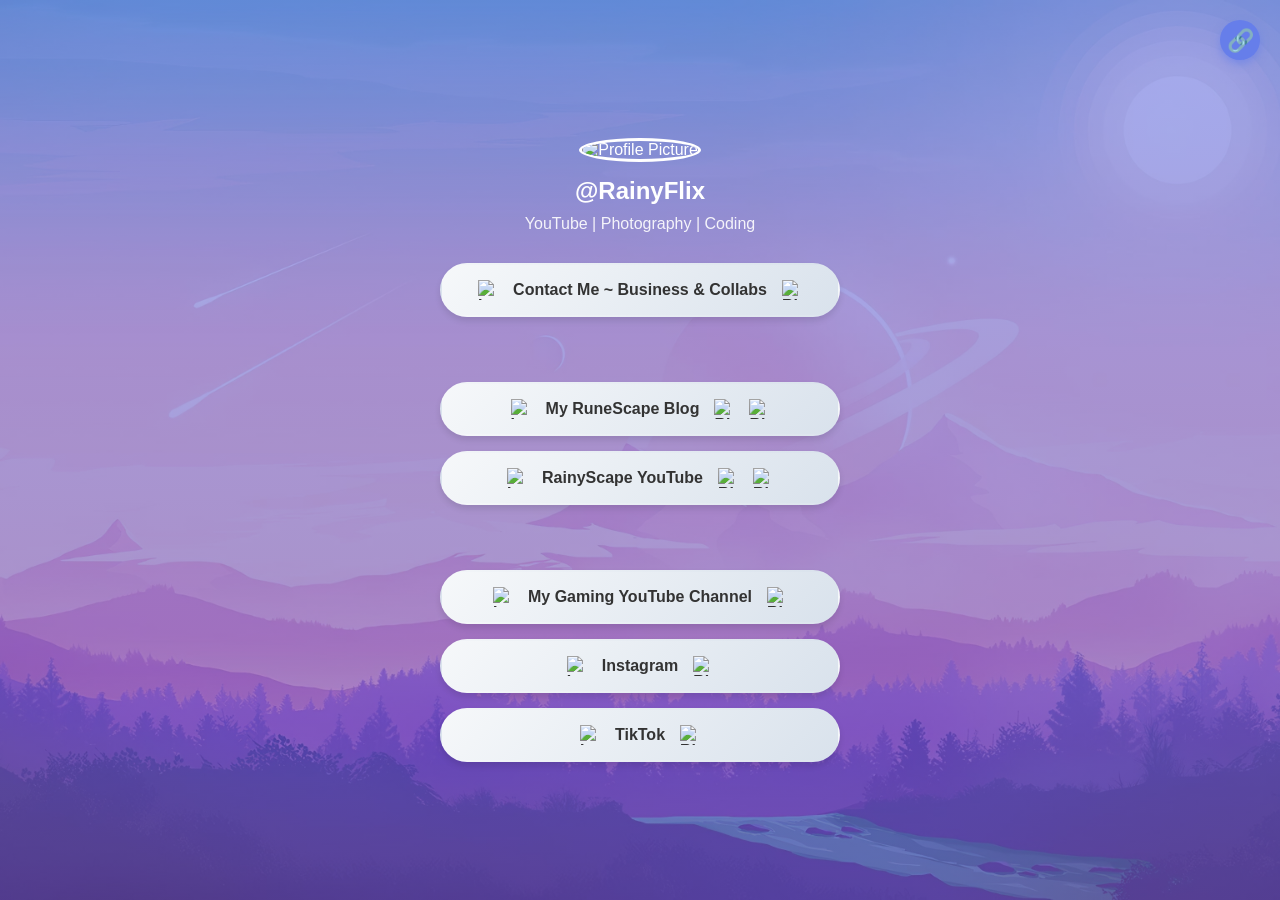
==== index.html @ fffac986 "Fixed errors. Swapped button order. Disabled fitness button." ====
<!DOCTYPE html>
<html lang="en">
<head>
  <meta charset="UTF-8" />
  <meta name="viewport" content="width=device-width, initial-scale=1.0" />

  <!-- Title of the tab -->
  <title>RainyFlix Links</title>

  <!-- Favicon -->
  <link rel="icon" href="../images/Raindrop.ico" type="image/x-icon" />
  <link rel="apple-touch-icon" href="../images/Raindrop.png" type="image/png" />
  <link rel="icon" sizes="192x192" href="../images/Raindrop.png" type="image/png" />

  <!-- CSS -->
  <link rel="stylesheet" href="style.css" />
</head>

<body>
      <!-- Copy URL Button -->
      <button id="copyButton" title="Share Website Link" aria-label="Copy page URL" class="copy-url-btn">
      <span class="icon clipboard-icon">🔗</span>
      <span class="icon checkmark-icon">✅</span>
      </button>

  <div class="page" id="page">
    <div class="container">
      <!-- Profile Picture -->
      <img src="../images/Profile-Picture-Rainyflix-2026.png" alt="Profile Picture" class="profile-img" />

      <!-- Name -->
      <h1>@RainyFlix</h1>

      <!-- Bio -->
      <p>YouTube | Photography | Coding</p>

      <!-- Main Links -->
      <div class="links">
        <!-- Business Links -->
        <a href="mailto:your@email.com" target="_blank" class="link-btn">
	  <img src="https://cdn-icons-png.flaticon.com/128/17717/17717699.png" alt="Left Icon" class="icon left-icon" />
	  Contact Me ~ Business & Collabs
	  <img src="https://cdn-icons-png.flaticon.com/128/17717/17717699.png" alt="Right Icon" class="icon right-icon" />
	</a>

        <!-- RuneScape Links -->
        <a href="https://x.com/Rainyflix" target="_blank" class="link-btn extra-top-space">
          <img src="https://cdn-icons-png.flaticon.com/128/12107/12107562.png" alt="Left Icon" class="icon left-icon" />
          My RuneScape Blog
          <img src="https://i.imgur.com/TkiKjWM.png" alt="Right Icon" class="icon right-icon" />
          <img src="https://cdn2.steamgriddb.com/icon_thumb/6c8349cc7260ae62e3b1396831a8398f.png" alt="Right Icon" class="icon right-icon" />
        </a>

        <a href="https://www.youtube.com/@RainyScapeYT" target="_blank" class="link-btn">
          <img src="https://cdn-icons-png.flaticon.com/512/1384/1384060.png" alt="Left Icon" class="icon left-icon" />
          RainyScape YouTube
          <img src="https://i.imgur.com/TkiKjWM.png" alt="Right Icon" class="icon right-icon" />
          <img src="https://cdn2.steamgriddb.com/icon_thumb/6c8349cc7260ae62e3b1396831a8398f.png" alt="Right Icon" class="icon right-icon" />
        </a>

        <!-- Additional Links -->
        <a href="https://www.youtube.com/@RainyflixYT" target="_blank" class="link-btn extra-top-space">
          <img src="https://cdn-icons-png.flaticon.com/512/1384/1384060.png" alt="Left Icon" class="icon left-icon" />
          My Gaming YouTube Channel
          <img src="https://cdn-icons-png.flaticon.com/512/1384/1384060.png" alt="Right Icon" class="icon right-icon" />
        </a>

        <a href="https://www.instagram.com/rainyflix" target="_blank" class="link-btn">
          <img src="https://cdn-icons-png.flaticon.com/128/2111/2111463.png" alt="Left Icon" class="icon left-icon" />
          Instagram
          <img src="https://cdn-icons-png.flaticon.com/128/2111/2111463.png" alt="Right Icon" class="icon right-icon" />
        </a>

        <a href="https://www.tiktok.com/@rainyflix" target="_blank" class="link-btn">
          <img src="https://cdn-icons-png.flaticon.com/128/3046/3046121.png" alt="Left Icon" class="icon left-icon" />
          TikTok
          <img src="https://cdn-icons-png.flaticon.com/128/3046/3046121.png" alt="Right Icon" class="icon right-icon" />
        </a>

<!--        <button type="button" class="link-btn" id="fitnessBtn" aria-haspopup="dialog" aria-controls="fitnessModal">
          <img src="https://cdn.jsdelivr.net/gh/homarr-labs/dashboard-icons/png/onlyfans.png" alt="Left Icon" class="icon left-icon" />
          Fitness Blog
          <img src="https://cdn.worldvectorlogo.com/logos/fansly.svg" alt="Right Icon" class="icon right-icon" />
        </button>
-->
      </div>
    </div>
  </div>

  <!-- Fitness Overlay / Modal -->
  <div class="modal-overlay" id="fitnessOverlay" hidden>
    <div
      class="modal"
      id="fitnessModal"
      role="dialog"
      aria-modal="true"
      aria-labelledby="fitnessTitle"
      aria-describedby="fitnessDesc"
    >
      <h2 id="fitnessTitle">Pick a fitness destination</h2>
      <p id="fitnessDesc">Choose your preferred site. Click outside to close.</p>

      <div class="modal-actions">
        <a class="option-btn" href="https://example.com" target="_blank" rel="noopener">
          ...
          <span class="option-sub">onlyfans.com/rainyfitness</span>
        </a>

        <a class="option-btn" href="https://example.com" target="_blank" rel="noopener">
          ...
          <span class="option-sub">example.com</span>
        </a>

      </div>
    </div>
  </div>

  <!-- JavaScript -->
  <script src="script.js"></script>
</body>
</html>
---- style.css ----
/* Basic Reset */
* {
  margin: 0;
  padding: 0;
  box-sizing: border-box;
  font-family: Arial, sans-serif;
}

body {
  /* Parallax background image with fixed attachment */
  background-image:
    linear-gradient(rgba(102, 126, 234, 0.6), rgba(118, 75, 162, 0.6)),
    url('../images/Planetary-Forest-Background.jpg');
  background-size: cover;
  background-position: center;
  background-repeat: no-repeat;
  background-attachment: fixed;

  display: flex;
  justify-content: center;
  align-items: center;
  min-height: 100vh;
  color: white;
  padding: 20px;
}

/* Prevent background scroll while modal is open */
body.modal-open {
  overflow: hidden;
}

/* Page wrapper so we can blur everything behind the modal */
.page {
  width: 100%;
  display: flex;
  justify-content: center;
  transition: filter 250ms ease, transform 250ms ease;
}

.page.is-blurred {
  filter: blur(10px);
  transform: scale(0.995);
}

/* Container */
.container {
  text-align: center;
  width: 100%;
  max-width: 400px;
}

/* Profile Picture Styling */
.profile-img {
  width: 150px;
  height: 150px;
  border-radius: 50%;
  border: 3px solid white;
  object-fit: cover;
  margin-bottom: 15px;
}

h1 {
  font-size: 24px;
  margin-bottom: 10px;
}

p {
  font-size: 16px;
  margin-bottom: 30px;
  opacity: 0.9;
}

.links {
  display: flex;
  flex-direction: column;
  gap: 15px;
  overflow: visible;
}

.link-btn {
  font-family: inherit;
  font-size: 16px;
  line-height: 1.2;
  font-weight: bold;

  width: 100%;
  padding: 15px 20px;
  border-radius: 30px;

  display: flex;
  align-items: center;
  justify-content: center;
  gap: 10px;

  cursor: pointer;
  text-decoration: none;

  background: linear-gradient(135deg, #f6f8fa, #d9e2ec);
  color: #333;

  border: 2px solid transparent;
  box-shadow: 0 4px 6px rgba(0, 0, 0, 0.1);

  position: relative;
  transform: scale(1);
  transform-origin: center;
  transition: all 0.3s ease;
}

.link-btn:hover {
  background: linear-gradient(135deg, #667eea, #764ba2);
  color: white;
  border: 2px solid white;
  transform: scale(1.05);
  box-shadow: 0 8px 15px rgba(102, 126, 234, 0.6);
}

.link-btn:active {
  transform: scale(1.02);
}

/* Icon styling */
.icon {
  width: 20px;
  height: 20px;
  object-fit: contain;
}

.left-icon {
  margin-right: 5px;
}

.right-icon {
  margin-left: 5px;
}

.extra-top-space {
  margin-top: 50px;
}

/* Modal / Overlay */
.modal-overlay {
  position: fixed;
  display: grid;
  background: rgba(0, 0, 0, 0.35);
  padding: 20px;
  z-index: 999;
  inset: 0;
  place-items: center;
}

.modal {
  width: min(720px, 100%);
  border-radius: 22px;
  padding: 22px;
  color: #f7f7fb;

  /* glass effect */
  background: rgba(25, 20, 35, 0.55);
  border: 1px solid rgba(255, 255, 255, 0.16);
  backdrop-filter: blur(10px);
  -webkit-backdrop-filter: blur(10px);
  box-shadow: 0 20px 70px rgba(0, 0, 0, 0.45);
}

.modal h2 {
  font-size: 20px;
  margin-bottom: 6px;
}

.modal p {
  margin-bottom: 16px;
  opacity: 0.9;
}

/* Side-by-side options */
.modal-actions {
  display: grid;
  grid-template-columns: 1fr 1fr;
  gap: 12px;
}

.option-btn {
  display: grid;
  gap: 6px;
  padding: 16px 14px;
  border-radius: 16px;
  text-decoration: none;
  color: #0e0e14;
  font-weight: 800;

  background: linear-gradient(135deg, rgba(255, 255, 255, 0.92), rgba(230, 235, 255, 0.92));
  border: 1px solid rgba(255, 255, 255, 0.35);
  box-shadow: 0 10px 30px rgba(0, 0, 0, 0.18);

  transition: transform 180ms ease, box-shadow 180ms ease, filter 180ms ease;
}

.option-btn:hover {
  transform: translateY(-2px);
  box-shadow: 0 14px 40px rgba(102, 126, 234, 0.35);
  filter: saturate(1.05);
}

.option-btn:active {
  transform: translateY(0px) scale(0.99);
}

.option-sub {
  font-weight: 700;
  font-size: 12px;
  opacity: 0.7;
}

/* Mobile: stack options */
@media (max-width: 520px) {
  .modal-actions {
    grid-template-columns: 1fr;
  }
}

/* Ensure modal overlay is hidden when hidden attribute is present */
.modal-overlay[hidden] {
  display: none !important;
}

/* Copy URL Button Styling */
.copy-url-btn {
  position: fixed;
  top: 20px;
  right: 20px;
  width: 40px;
  height: 40px;
  background-color: #667eea;
  border: none;
  border-radius: 50%;
  color: white;
  font-size: 22px;
  cursor: pointer;
  box-shadow: 0 4px 8px rgba(102, 126, 234, 0.6);
  transition: background-color 0.3s ease;
  z-index: 10;
  overflow: hidden;
  display: block;
}

.copy-url-btn:hover {
  background-color: #764ba2;
}

.copy-url-btn.is-blurred {
  filter: blur(10px);
  transform: scale(0.995);
  transition: filter 250ms ease, transform 250ms ease;
}

/* Icon positioning and animation */
.copy-url-btn .icon {
  position: absolute;
  top: 50%;
  left: 50%;
  transform: translate(-50%, -50%) scale(1);
  transition: opacity 0.4s ease, transform 0.4s ease;
  user-select: none;
  line-height: 1;
  width: 100%;
  text-align: center;
}

/* Clipboard icon visible by default */
.clipboard-icon {
  opacity: 1;
  transform: translate(-50%, -50%) scale(1);
  z-index: 2;
}

/* Checkmark icon hidden by default */
.checkmark-icon {
  opacity: 0;
  transform: translate(-50%, -50%) scale(0.5);
  z-index: 1;
  color: #4CAF50; /* Green checkmark */
}

/* When copied, toggle icons */
.copy-url-btn.copied .clipboard-icon {
  opacity: 0;
  transform: translate(-50%, -50%) scale(0.5);
  z-index: 1;
}

.copy-url-btn.copied .checkmark-icon {
  opacity: 1;
  transform: translate(-50%, -50%) scale(1);
  z-index: 2;
}
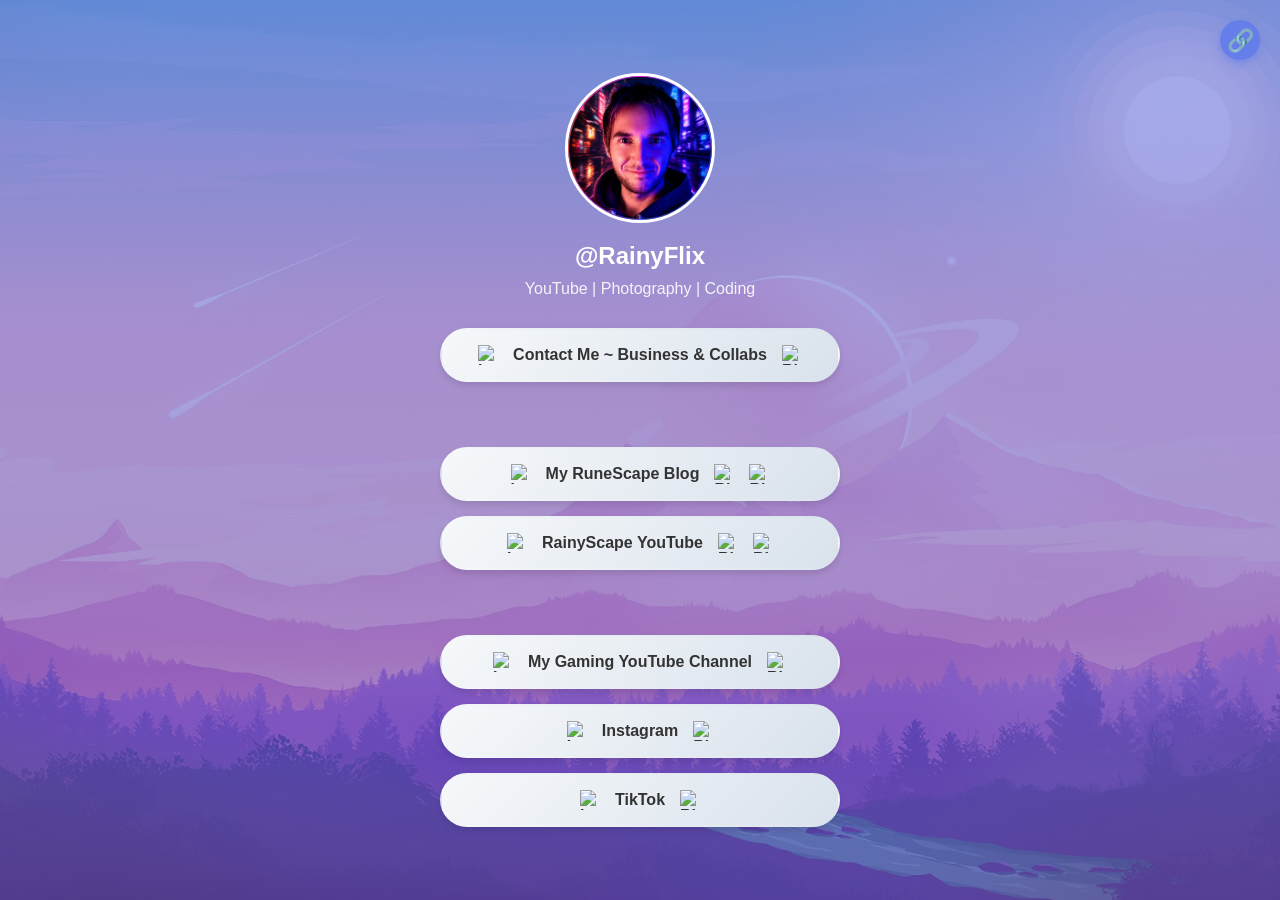
==== commit 0ee467b6: "Attempt at fixing profile image 404." ====
--- a/index.html
+++ b/index.html
@@ -26,7 +26,7 @@
   <div class="page" id="page">
     <div class="container">
       <!-- Profile Picture -->
-      <img src="../images/Profile-Picture-Rainyflix-2026.png" alt="Profile Picture" class="profile-img" />
+      <img src="images/Profile-Picture-Rainyflix-2026.png" alt="Profile Picture" class="profile-img" />
 
       <!-- Name -->
       <h1>@RainyFlix</h1>
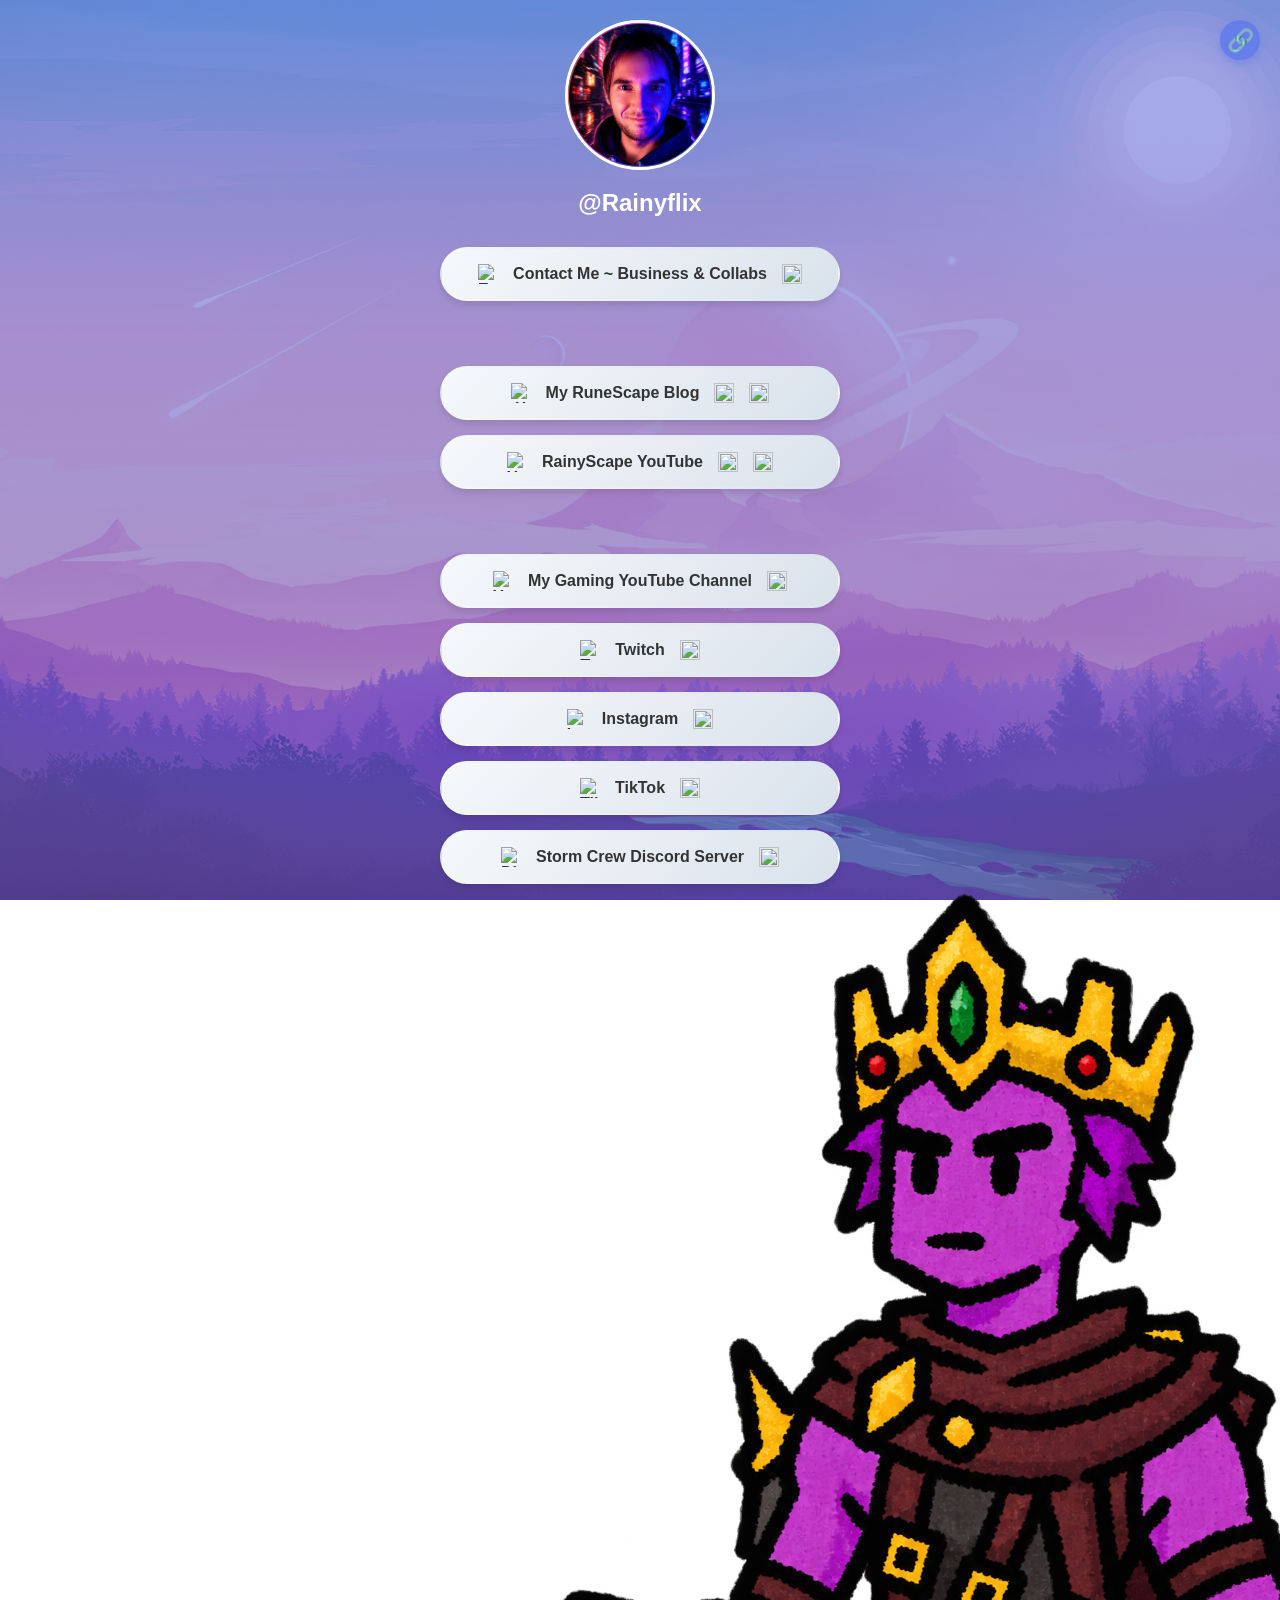
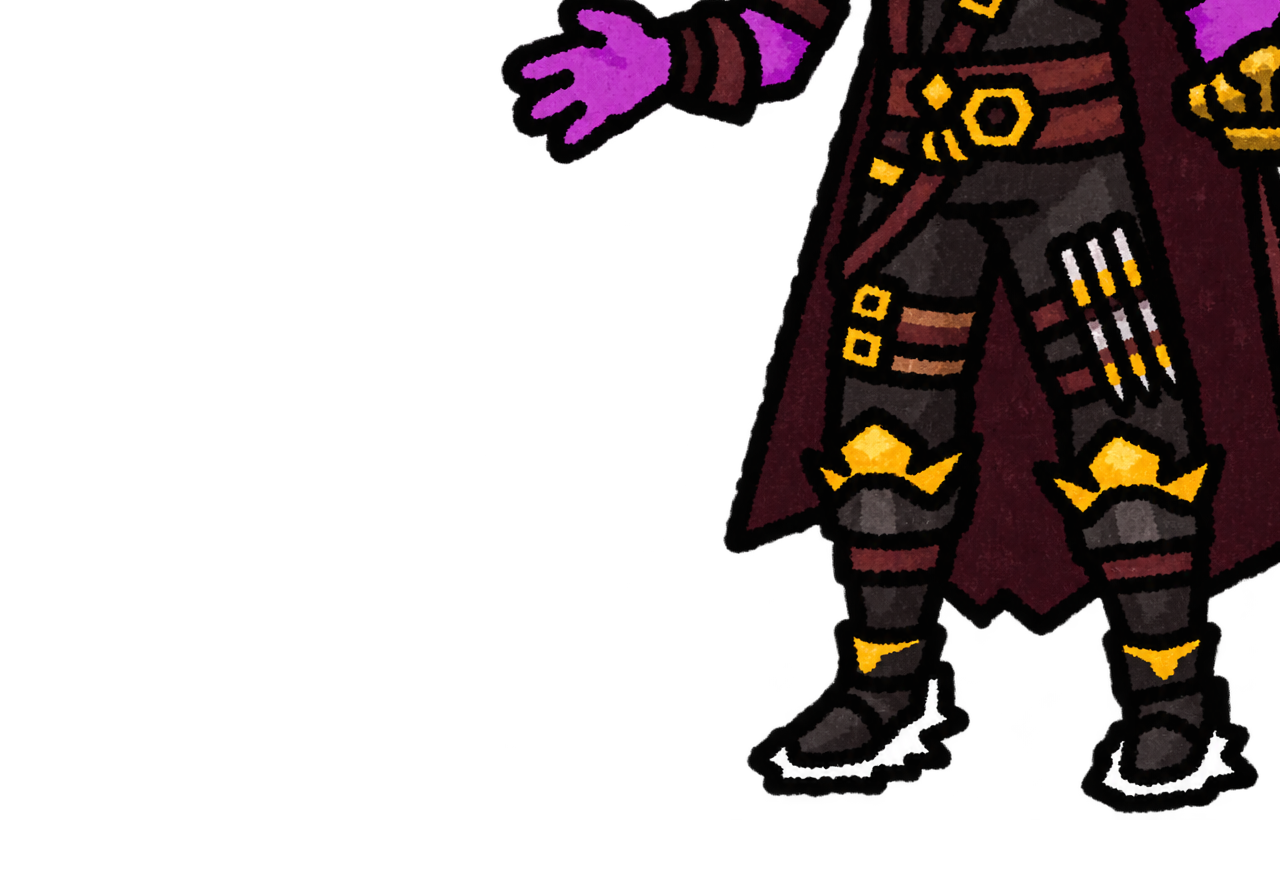
==== commit b0e90b48: "Update index.html with new buttons and features" ====
--- a/index.html
+++ b/index.html
@@ -1,90 +1,125 @@
+<!-- index.html -->
 <!DOCTYPE html>
 <html lang="en">
 <head>
   <meta charset="UTF-8" />
   <meta name="viewport" content="width=device-width, initial-scale=1.0" />
 
-  <!-- Title of the tab -->
-  <title>RainyFlix Links</title>
+  <title>Rainyflix Links</title>
 
-  <!-- Favicon -->
   <link rel="icon" href="../images/Raindrop.ico" type="image/x-icon" />
   <link rel="apple-touch-icon" href="../images/Raindrop.png" type="image/png" />
   <link rel="icon" sizes="192x192" href="../images/Raindrop.png" type="image/png" />
 
-  <!-- CSS -->
   <link rel="stylesheet" href="style.css" />
 </head>
-
 <body>
-      <!-- Copy URL Button -->
-      <button id="copyButton" title="Share Website Link" aria-label="Copy page URL" class="copy-url-btn">
-      <span class="icon clipboard-icon">🔗</span>
-      <span class="icon checkmark-icon">✅</span>
-      </button>
+  <!-- Copy URL Button -->
+  <button id="copyButton" title="Share Website Link" aria-label="Copy page URL" class="copy-url-btn">
+    <span class="icon clipboard-icon">🔗</span>
+    <span class="icon checkmark-icon">✅</span>
+  </button>
 
   <div class="page" id="page">
-    <div class="container">
+    <main class="container">
       <!-- Profile Picture -->
-      <img src="images/Profile-Picture-Rainyflix-2026.png" alt="Profile Picture" class="profile-img" />
+      <img src="../images/Profile-Picture-Rainyflix-2026.png" alt="Profile Picture" class="profile-img" />
 
       <!-- Name -->
-      <h1>@RainyFlix</h1>
+      <h1>@Rainyflix</h1>
 
       <!-- Bio -->
-      <p>YouTube | Photography | Coding</p>
+      <p> </p>
 
-      <!-- Main Links -->
-      <div class="links">
-        <!-- Business Links -->
-        <a href="mailto:your@email.com" target="_blank" class="link-btn">
-	  <img src="https://cdn-icons-png.flaticon.com/128/17717/17717699.png" alt="Left Icon" class="icon left-icon" />
-	  Contact Me ~ Business & Collabs
-	  <img src="https://cdn-icons-png.flaticon.com/128/17717/17717699.png" alt="Right Icon" class="icon right-icon" />
-	</a>
+      <div class="main-content">
+        <!-- Main Links -->
+        <div class="links">
+          <a href="mailto:your@email.com" target="_blank" class="link-btn" rel="noopener">
+            <img src="https://cdn-icons-png.flaticon.com/128/17717/17717699.png" alt="Email icon" class="icon left-icon" />
+            <span>Contact Me ~ Business &amp; Collabs</span>
+            <img src="https://cdn-icons-png.flaticon.com/128/17717/17717699.png" alt="" class="icon right-icon" />
+          </a>
 
-        <!-- RuneScape Links -->
-        <a href="https://x.com/Rainyflix" target="_blank" class="link-btn extra-top-space">
-          <img src="https://cdn-icons-png.flaticon.com/128/12107/12107562.png" alt="Left Icon" class="icon left-icon" />
-          My RuneScape Blog
-          <img src="https://i.imgur.com/TkiKjWM.png" alt="Right Icon" class="icon right-icon" />
-          <img src="https://cdn2.steamgriddb.com/icon_thumb/6c8349cc7260ae62e3b1396831a8398f.png" alt="Right Icon" class="icon right-icon" />
-        </a>
+          <a href="https://x.com/Rainyflix" target="_blank" class="link-btn extra-top-space" rel="noopener">
+            <img src="https://cdn-icons-png.flaticon.com/128/12107/12107562.png" alt="X icon" class="icon left-icon" />
+            <span>My RuneScape Blog</span>
+            <img src="https://i.imgur.com/TkiKjWM.png" alt="" class="icon right-icon" />
+            <img src="https://cdn2.steamgriddb.com/icon_thumb/6c8349cc7260ae62e3b1396831a8398f.png" alt="" class="icon right-icon" />
+          </a>
 
-        <a href="https://www.youtube.com/@RainyScapeYT" target="_blank" class="link-btn">
-          <img src="https://cdn-icons-png.flaticon.com/512/1384/1384060.png" alt="Left Icon" class="icon left-icon" />
-          RainyScape YouTube
-          <img src="https://i.imgur.com/TkiKjWM.png" alt="Right Icon" class="icon right-icon" />
-          <img src="https://cdn2.steamgriddb.com/icon_thumb/6c8349cc7260ae62e3b1396831a8398f.png" alt="Right Icon" class="icon right-icon" />
-        </a>
+          <a href="https://www.youtube.com/@RainyScapeYT" target="_blank" class="link-btn" rel="noopener">
+            <img src="https://cdn-icons-png.flaticon.com/512/1384/1384060.png" alt="YouTube icon" class="icon left-icon" />
+            <span>RainyScape YouTube</span>
+            <img src="https://i.imgur.com/TkiKjWM.png" alt="" class="icon right-icon" />
+            <img src="https://cdn2.steamgriddb.com/icon_thumb/6c8349cc7260ae62e3b1396831a8398f.png" alt="" class="icon right-icon" />
+          </a>
 
-        <!-- Additional Links -->
-        <a href="https://www.youtube.com/@RainyflixYT" target="_blank" class="link-btn extra-top-space">
-          <img src="https://cdn-icons-png.flaticon.com/512/1384/1384060.png" alt="Left Icon" class="icon left-icon" />
-          My Gaming YouTube Channel
-          <img src="https://cdn-icons-png.flaticon.com/512/1384/1384060.png" alt="Right Icon" class="icon right-icon" />
-        </a>
+          <a href="https://www.youtube.com/@RainyflixYT" target="_blank" class="link-btn extra-top-space" rel="noopener">
+            <img src="https://cdn-icons-png.flaticon.com/512/1384/1384060.png" alt="YouTube icon" class="icon left-icon" />
+            <span>My Gaming YouTube Channel</span>
+            <img src="https://cdn-icons-png.flaticon.com/512/1384/1384060.png" alt="" class="icon right-icon" />
+          </a>
 
-        <a href="https://www.instagram.com/rainyflix" target="_blank" class="link-btn">
-          <img src="https://cdn-icons-png.flaticon.com/128/2111/2111463.png" alt="Left Icon" class="icon left-icon" />
-          Instagram
-          <img src="https://cdn-icons-png.flaticon.com/128/2111/2111463.png" alt="Right Icon" class="icon right-icon" />
-        </a>
+          <a href="https://www.twitch.tv/rainyflix" target="_blank" class="link-btn" rel="noopener">
+            <img src="https://cdn-icons-png.flaticon.com/128/13170/13170447.png" alt="Twitch icon" class="icon left-icon" />
+            <span>Twitch</span>
+            <img src="https://cdn-icons-png.flaticon.com/128/13170/13170447.png" alt="" class="icon right-icon" />
+          </a>
 
-        <a href="https://www.tiktok.com/@rainyflix" target="_blank" class="link-btn">
-          <img src="https://cdn-icons-png.flaticon.com/128/3046/3046121.png" alt="Left Icon" class="icon left-icon" />
-          TikTok
-          <img src="https://cdn-icons-png.flaticon.com/128/3046/3046121.png" alt="Right Icon" class="icon right-icon" />
-        </a>
+          <a href="https://www.instagram.com/rainyflix" target="_blank" class="link-btn" rel="noopener">
+            <img src="https://cdn-icons-png.flaticon.com/128/2111/2111463.png" alt="Instagram icon" class="icon left-icon" />
+            <span>Instagram</span>
+            <img src="https://cdn-icons-png.flaticon.com/128/2111/2111463.png" alt="" class="icon right-icon" />
+          </a>
 
-<!--        <button type="button" class="link-btn" id="fitnessBtn" aria-haspopup="dialog" aria-controls="fitnessModal">
-          <img src="https://cdn.jsdelivr.net/gh/homarr-labs/dashboard-icons/png/onlyfans.png" alt="Left Icon" class="icon left-icon" />
-          Fitness Blog
-          <img src="https://cdn.worldvectorlogo.com/logos/fansly.svg" alt="Right Icon" class="icon right-icon" />
-        </button>
--->
+          <a href="https://www.tiktok.com/@rainyflix" target="_blank" class="link-btn" rel="noopener">
+            <img src="https://cdn-icons-png.flaticon.com/128/3046/3046121.png" alt="TikTok icon" class="icon left-icon" />
+            <span>TikTok</span>
+            <img src="https://cdn-icons-png.flaticon.com/128/3046/3046121.png" alt="" class="icon right-icon" />
+          </a>
+
+          <a href="discord.gg/tD6jp52" target="_blank" class="link-btn" rel="noopener">
+            <img src="https://cdn-icons-png.flaticon.com/128/2111/2111370.png" alt="Discord icon" class="icon left-icon" />
+            <span>Storm Crew Discord Server</span>
+            <img src="https://cdn-icons-png.flaticon.com/128/2111/2111370.png" alt="" class="icon right-icon" />
+          </a>
+
+          <!--
+          <button type="button" class="link-btn" id="fitnessBtn" aria-haspopup="dialog" aria-controls="fitnessModal">
+            <img src="https://cdn.jsdelivr.net/gh/homarr-labs/dashboard-icons/png/onlyfans.png" alt="Left Icon" class="icon left-icon" />
+            Fitness Blog
+            <img src="https://cdn.worldvectorlogo.com/logos/fansly.svg" alt="Right Icon" class="icon right-icon" />
+          </button>
+          -->
+        </div>
+
+        <!-- Bouncing character -->
+        <div id="bouncingCharacterContainer">
+          <img
+            src="../images/Rainy-in-Paint-Style.png"
+            alt="Rainyflix character"
+            id="BouncingRainyPaintStyle"
+          />
+        </div>
+
+        <!-- Footer -->
+        <footer id="footer">
+          <div class="footer-content">
+            <p>© 2026 Rainyflix. All rights reserved.</p>
+
+<!--         <nav class="footer-nav" aria-label="Footer"> -->
+<!--           <a href="mailto:your@email.com">Contact</a> -->
+<!--           <span aria-hidden="true">•</span> -->
+<!--           <a href="https://x.com/Rainyflix" target="_blank" rel="noopener">X</a> -->
+<!--           <span aria-hidden="true">•</span> -->
+<!--           <a href="https://www.youtube.com/@RainyflixYT" target="_blank" rel="noopener">YouTube</a> -->
+<!--         </nav> -->
+
+
+          </div>
+        </footer>
       </div>
-    </div>
+    </main>
   </div>
 
   <!-- Fitness Overlay / Modal -->
@@ -110,12 +145,10 @@
           ...
           <span class="option-sub">example.com</span>
         </a>
-
       </div>
     </div>
   </div>
 
-  <!-- JavaScript -->
   <script src="script.js"></script>
 </body>
 </html>
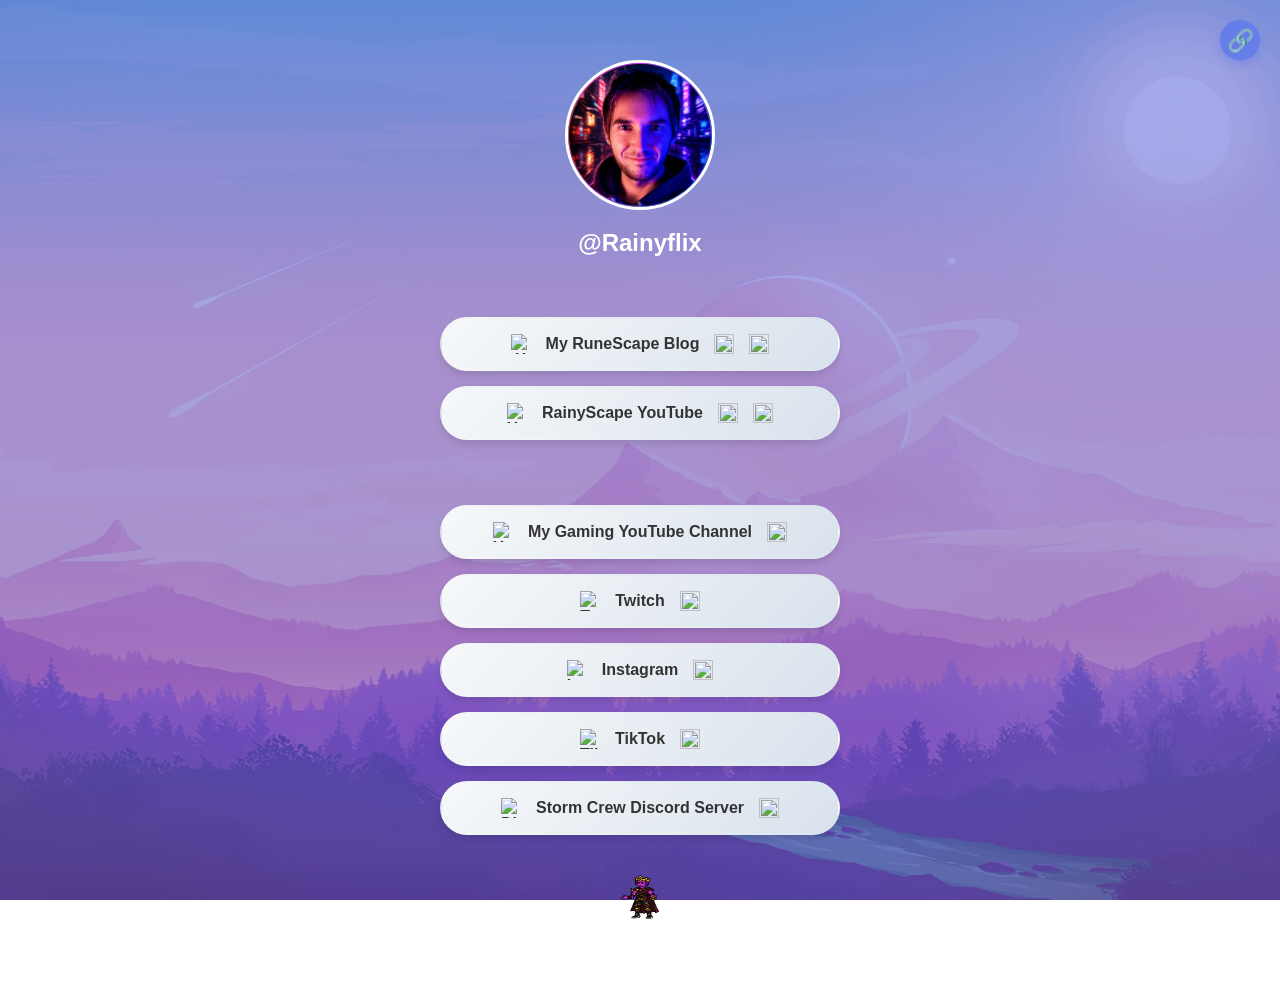
==== commit f6c43a5c: "Update index.html to remove mail contact for now and new hidden buttons" ====
--- a/index.html
+++ b/index.html
@@ -5,8 +5,10 @@
   <meta charset="UTF-8" />
   <meta name="viewport" content="width=device-width, initial-scale=1.0" />
 
+  <!-- Title of the tab -->
   <title>Rainyflix Links</title>
 
+  <!-- Favicon Tab Image -->
   <link rel="icon" href="../images/Raindrop.ico" type="image/x-icon" />
   <link rel="apple-touch-icon" href="../images/Raindrop.png" type="image/png" />
   <link rel="icon" sizes="192x192" href="../images/Raindrop.png" type="image/png" />
@@ -29,16 +31,20 @@
       <h1>@Rainyflix</h1>
 
       <!-- Bio -->
-      <p> </p>
+<!--      <p> </p> -->
+<!--	<div class="small-buttons"> -->
+<!--	  <a href="/rainyscape.html" class="small-btn">RainyScape</a> -->
+<!--	  <a href="/photography.html" class="small-btn">Photography</a> -->
+<!--	</div>
 
       <div class="main-content">
         <!-- Main Links -->
         <div class="links">
-          <a href="mailto:your@email.com" target="_blank" class="link-btn" rel="noopener">
-            <img src="https://cdn-icons-png.flaticon.com/128/17717/17717699.png" alt="Email icon" class="icon left-icon" />
-            <span>Contact Me ~ Business &amp; Collabs</span>
-            <img src="https://cdn-icons-png.flaticon.com/128/17717/17717699.png" alt="" class="icon right-icon" />
-          </a>
+<!--          <a href="mailto:your@email.com" target="_blank" class="link-btn" rel="noopener"> -->
+<!--            <img src="https://cdn-icons-png.flaticon.com/128/17717/17717699.png" alt="Email icon" class="icon left-icon" /> -->
+<!--            <span>Contact Me ~ Business &amp; Collabs</span> -->
+<!--            <img src="https://cdn-icons-png.flaticon.com/128/17717/17717699.png" alt="" class="icon right-icon" /> -->
+<!--          </a> -->
 
           <a href="https://x.com/Rainyflix" target="_blank" class="link-btn extra-top-space" rel="noopener">
             <img src="https://cdn-icons-png.flaticon.com/128/12107/12107562.png" alt="X icon" class="icon left-icon" />
@@ -47,14 +53,14 @@
             <img src="https://cdn2.steamgriddb.com/icon_thumb/6c8349cc7260ae62e3b1396831a8398f.png" alt="" class="icon right-icon" />
           </a>
 
-          <a href="https://www.youtube.com/@RainyScapeYT" target="_blank" class="link-btn" rel="noopener">
+          <a href="https://www.youtube.com/@RainyScapeYT?sub_confirmation=1" target="_blank" class="link-btn" rel="noopener">
             <img src="https://cdn-icons-png.flaticon.com/512/1384/1384060.png" alt="YouTube icon" class="icon left-icon" />
             <span>RainyScape YouTube</span>
             <img src="https://i.imgur.com/TkiKjWM.png" alt="" class="icon right-icon" />
             <img src="https://cdn2.steamgriddb.com/icon_thumb/6c8349cc7260ae62e3b1396831a8398f.png" alt="" class="icon right-icon" />
           </a>
 
-          <a href="https://www.youtube.com/@RainyflixYT" target="_blank" class="link-btn extra-top-space" rel="noopener">
+          <a href="https://www.youtube.com/@RainyflixYT?sub_confirmation=1" target="_blank" class="link-btn extra-top-space" rel="noopener">
             <img src="https://cdn-icons-png.flaticon.com/512/1384/1384060.png" alt="YouTube icon" class="icon left-icon" />
             <span>My Gaming YouTube Channel</span>
             <img src="https://cdn-icons-png.flaticon.com/512/1384/1384060.png" alt="" class="icon right-icon" />
@@ -79,9 +85,9 @@
           </a>
 
           <a href="discord.gg/tD6jp52" target="_blank" class="link-btn" rel="noopener">
-            <img src="https://cdn-icons-png.flaticon.com/128/2111/2111370.png" alt="Discord icon" class="icon left-icon" />
+            <img src="https://freepngimg.com/thumb/discord/95842-discord-logo.png" alt="Discord icon" class="icon left-icon" />
             <span>Storm Crew Discord Server</span>
-            <img src="https://cdn-icons-png.flaticon.com/128/2111/2111370.png" alt="" class="icon right-icon" />
+            <img src="https://freepngimg.com/thumb/discord/95842-discord-logo.png" alt="" class="icon right-icon" />
           </a>
 
           <!--
--- a/style.css
+++ b/style.css
@@ -1,3 +1,5 @@
+/* style.css */
+
 /* Basic Reset */
 * {
   margin: 0;
@@ -6,8 +8,11 @@
   font-family: Arial, sans-serif;
 }
 
+html, body {
+  width: 100%;
+}
+
 body {
-  /* Parallax background image with fixed attachment */
   background-image:
     linear-gradient(rgba(102, 126, 234, 0.6), rgba(118, 75, 162, 0.6)),
     url('../images/Planetary-Forest-Background.jpg');
@@ -16,20 +21,19 @@
   background-repeat: no-repeat;
   background-attachment: fixed;
 
-  display: flex;
-  justify-content: center;
-  align-items: center;
   min-height: 100vh;
   color: white;
   padding: 20px;
-}
-
-/* Prevent background scroll while modal is open */
+
+  display: flex;
+  justify-content: center;
+  align-items: flex-start;
+}
+
 body.modal-open {
   overflow: hidden;
 }
 
-/* Page wrapper so we can blur everything behind the modal */
 .page {
   width: 100%;
   display: flex;
@@ -42,14 +46,13 @@
   transform: scale(0.995);
 }
 
-/* Container */
 .container {
   text-align: center;
   width: 100%;
   max-width: 400px;
-}
-
-/* Profile Picture Styling */
+  margin: 40px auto 20px;
+}
+
 .profile-img {
   width: 150px;
   height: 150px;
@@ -70,7 +73,15 @@
   opacity: 0.9;
 }
 
+.main-content {
+  width: 100%;
+  display: flex;
+  flex-direction: column;
+  align-items: center;
+}
+
 .links {
+  width: 100%;
   display: flex;
   flex-direction: column;
   gap: 15px;
@@ -119,11 +130,11 @@
   transform: scale(1.02);
 }
 
-/* Icon styling */
 .icon {
   width: 20px;
   height: 20px;
   object-fit: contain;
+  flex-shrink: 0;
 }
 
 .left-icon {
@@ -154,8 +165,6 @@
   border-radius: 22px;
   padding: 22px;
   color: #f7f7fb;
-
-  /* glass effect */
   background: rgba(25, 20, 35, 0.55);
   border: 1px solid rgba(255, 255, 255, 0.16);
   backdrop-filter: blur(10px);
@@ -173,7 +182,6 @@
   opacity: 0.9;
 }
 
-/* Side-by-side options */
 .modal-actions {
   display: grid;
   grid-template-columns: 1fr 1fr;
@@ -212,14 +220,6 @@
   opacity: 0.7;
 }
 
-/* Mobile: stack options */
-@media (max-width: 520px) {
-  .modal-actions {
-    grid-template-columns: 1fr;
-  }
-}
-
-/* Ensure modal overlay is hidden when hidden attribute is present */
 .modal-overlay[hidden] {
   display: none !important;
 }
@@ -238,7 +238,7 @@
   font-size: 22px;
   cursor: pointer;
   box-shadow: 0 4px 8px rgba(102, 126, 234, 0.6);
-  transition: background-color 0.3s ease;
+  transition: background-color 0.3s ease, filter 250ms ease, transform 250ms ease;
   z-index: 10;
   overflow: hidden;
   display: block;
@@ -251,10 +251,8 @@
 .copy-url-btn.is-blurred {
   filter: blur(10px);
   transform: scale(0.995);
-  transition: filter 250ms ease, transform 250ms ease;
-}
-
-/* Icon positioning and animation */
+}
+
 .copy-url-btn .icon {
   position: absolute;
   top: 50%;
@@ -267,22 +265,19 @@
   text-align: center;
 }
 
-/* Clipboard icon visible by default */
 .clipboard-icon {
   opacity: 1;
   transform: translate(-50%, -50%) scale(1);
   z-index: 2;
 }
 
-/* Checkmark icon hidden by default */
 .checkmark-icon {
   opacity: 0;
   transform: translate(-50%, -50%) scale(0.5);
   z-index: 1;
-  color: #4CAF50; /* Green checkmark */
-}
-
-/* When copied, toggle icons */
+  color: #4CAF50;
+}
+
 .copy-url-btn.copied .clipboard-icon {
   opacity: 0;
   transform: translate(-50%, -50%) scale(0.5);
@@ -294,3 +289,94 @@
   transform: translate(-50%, -50%) scale(1);
   z-index: 2;
 }
+
+/* Bouncing character */
+#bouncingCharacterContainer {
+  margin-top: 40px;
+  margin-bottom: 0px;
+  display: flex;
+  justify-content: center;
+  width: 100%;
+  cursor: pointer;
+  user-select: none;
+}
+
+#BouncingRainyPaintStyle {
+  width: 44px;
+  height: 44px;
+  display: block;
+  transform-origin: bottom center;
+  will-change: transform;
+}
+
+/* Bottom stays visually anchored, only top "jiggles" vertically */
+@keyframes topJiggle {
+  0%   { transform: scaleY(1) translateY(0); }
+  20%  { transform: scaleY(1.08) translateY(-2px); }
+  40%  { transform: scaleY(0.94) translateY(0); }
+  60%  { transform: scaleY(1.05) translateY(-1px); }
+  80%  { transform: scaleY(0.97) translateY(0); }
+  100% { transform: scaleY(1) translateY(0); }
+}
+
+.bounce {
+  animation: topJiggle 0.55s ease;
+}
+
+/* Footer */
+footer#footer {
+  width: 100%;
+  margin-top: 2px;
+  padding: 10px 0 0;
+  text-align: center;
+  color: rgba(255, 255, 255, 0.88);
+}
+
+.footer-content {
+  width: 100%;
+}
+
+.footer-content p {
+  margin-bottom: 8px;
+  font-size: 13px;
+  opacity: 0.9;
+}
+
+.footer-nav {
+  display: flex;
+  justify-content: center;
+  align-items: center;
+  gap: 8px;
+  flex-wrap: wrap;
+  font-size: 12px;
+}
+
+.footer-nav a {
+  color: rgba(255, 255, 255, 0.84);
+  text-decoration: none;
+  transition: opacity 0.2s ease, color 0.2s ease;
+}
+
+.footer-nav a:hover {
+  color: white;
+  opacity: 1;
+}
+
+.footer-nav span {
+  opacity: 0.6;
+}
+
+@media (max-width: 520px) {
+  .modal-actions {
+    grid-template-columns: 1fr;
+  }
+
+  .container {
+    margin-top: 60px;
+  }
+
+  .link-btn {
+    font-size: 15px;
+    padding: 14px 16px;
+  }
+}
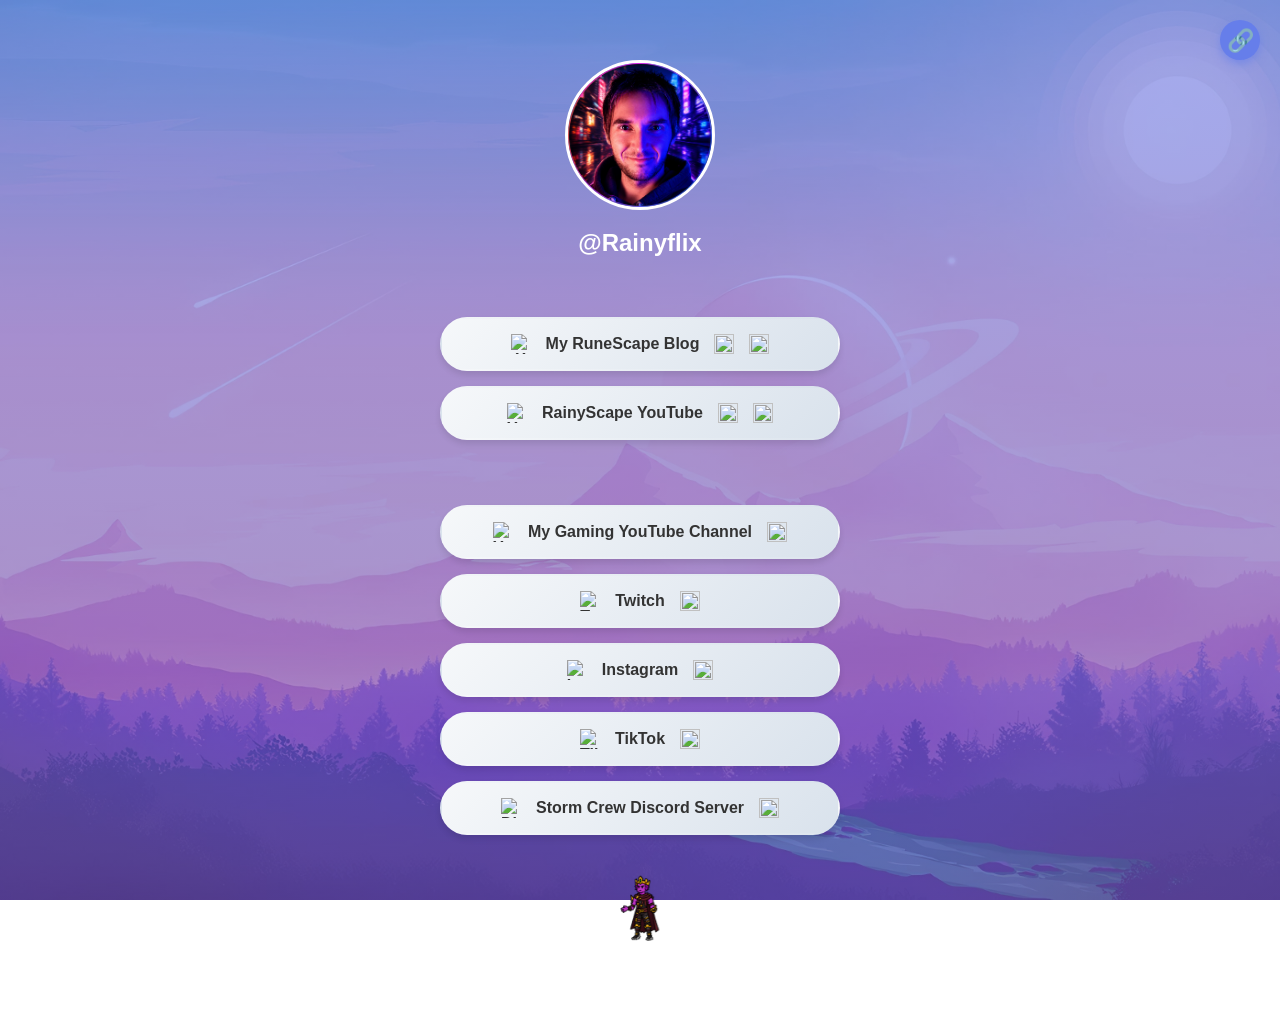
==== commit df544d5c: "Update index.html" ====
--- a/index.html
+++ b/index.html
@@ -102,7 +102,7 @@
         <!-- Bouncing character -->
         <div id="bouncingCharacterContainer">
           <img
-            src="../images/Rainy-in-Paint-Style.png"
+            src="../images/Rainy-in-Paint-Style-resized.png"
             alt="Rainyflix character"
             id="BouncingRainyPaintStyle"
           />
--- a/style.css
+++ b/style.css
@@ -13,6 +13,7 @@
 }
 
 body {
+  /* Parallax background image with fixed attachment */
   background-image:
     linear-gradient(rgba(102, 126, 234, 0.6), rgba(118, 75, 162, 0.6)),
     url('../images/Planetary-Forest-Background.jpg');
@@ -30,10 +31,12 @@
   align-items: flex-start;
 }
 
+/* Prevent background scroll while modal is open */
 body.modal-open {
   overflow: hidden;
 }
 
+/* Page wrapper so we can blur everything behind the modal */
 .page {
   width: 100%;
   display: flex;
@@ -86,6 +89,42 @@
   flex-direction: column;
   gap: 15px;
   overflow: visible;
+}
+
+.small-buttons {
+  display: flex;
+  justify-content: center;
+  gap: 12px;
+  margin: 12px 0 24px;
+}
+
+.small-btn {
+  font-family: inherit;
+  font-size: 14px;
+  font-weight: 600;
+  padding: 8px 16px;
+  border-radius: 20px;
+  background: linear-gradient(135deg, #f6f8fa, #d9e2ec);
+  color: #333;
+  text-decoration: none;
+  cursor: pointer;
+  box-shadow: 0 3px 5px rgba(0, 0, 0, 0.1);
+  transition: all 0.3s ease;
+  display: inline-flex;
+  align-items: center;
+  justify-content: center;
+  user-select: none;
+}
+
+.small-btn:hover {
+  background: linear-gradient(135deg, #667eea, #764ba2);
+  color: white;
+  box-shadow: 0 6px 12px rgba(102, 126, 234, 0.6);
+  transform: scale(1.05);
+}
+
+.small-btn:active {
+  transform: scale(1.02);
 }
 
 .link-btn {
@@ -303,7 +342,7 @@
 
 #BouncingRainyPaintStyle {
   width: 44px;
-  height: 44px;
+  height: auto;
   display: block;
   transform-origin: bottom center;
   will-change: transform;
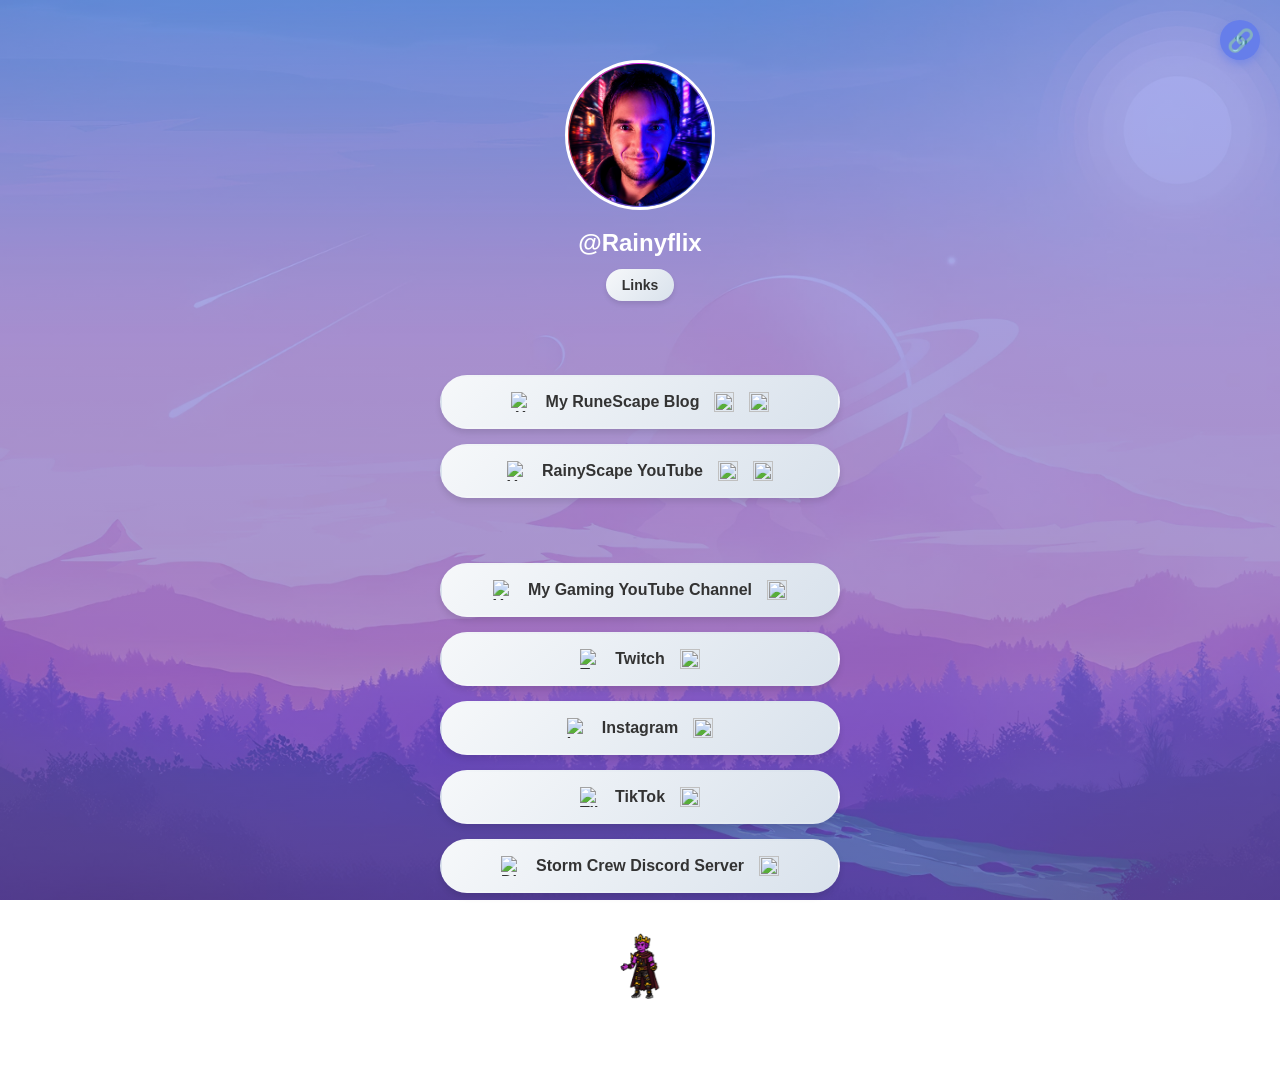
==== commit 894c8643: "Added header buttons" ====
--- a/index.html
+++ b/index.html
@@ -1,14 +1,10 @@
-<!-- index.html -->
 <!DOCTYPE html>
 <html lang="en">
 <head>
   <meta charset="UTF-8" />
   <meta name="viewport" content="width=device-width, initial-scale=1.0" />
-
-  <!-- Title of the tab -->
   <title>Rainyflix Links</title>
 
-  <!-- Favicon Tab Image -->
   <link rel="icon" href="../images/Raindrop.ico" type="image/x-icon" />
   <link rel="apple-touch-icon" href="../images/Raindrop.png" type="image/png" />
   <link rel="icon" sizes="192x192" href="../images/Raindrop.png" type="image/png" />
@@ -16,7 +12,6 @@
   <link rel="stylesheet" href="style.css" />
 </head>
 <body>
-  <!-- Copy URL Button -->
   <button id="copyButton" title="Share Website Link" aria-label="Copy page URL" class="copy-url-btn">
     <span class="icon clipboard-icon">🔗</span>
     <span class="icon checkmark-icon">✅</span>
@@ -24,18 +19,13 @@
 
   <div class="page" id="page">
     <main class="container">
-      <!-- Profile Picture -->
       <img src="../images/Profile-Picture-Rainyflix-2026.png" alt="Profile Picture" class="profile-img" />
-
-      <!-- Name -->
       <h1>@Rainyflix</h1>
 
-      <!-- Bio -->
-<!--      <p> </p> -->
-<!--	<div class="small-buttons"> -->
-<!--	  <a href="/rainyscape.html" class="small-btn">RainyScape</a> -->
-<!--	  <a href="/photography.html" class="small-btn">Photography</a> -->
-<!--	</div>
+ 	<nav class="small-buttons" aria-label="Section navigation">
+        <a href="index.html" class="small-btn is-active" aria-current="page">Links</a>
+<!--        <a href="photography.html" class="small-btn">Photography</a> -->
+      	</nav>
 
       <div class="main-content">
         <!-- Main Links -->
@@ -92,9 +82,9 @@
 
           <!--
           <button type="button" class="link-btn" id="fitnessBtn" aria-haspopup="dialog" aria-controls="fitnessModal">
-            <img src="https://cdn.jsdelivr.net/gh/homarr-labs/dashboard-icons/png/onlyfans.png" alt="Left Icon" class="icon left-icon" />
+            <img src="" alt="Left Icon" class="icon left-icon" />
             Fitness Blog
-            <img src="https://cdn.worldvectorlogo.com/logos/fansly.svg" alt="Right Icon" class="icon right-icon" />
+            <img src="" alt="Right Icon" class="icon right-icon" />
           </button>
           -->
         </div>
@@ -144,7 +134,7 @@
       <div class="modal-actions">
         <a class="option-btn" href="https://example.com" target="_blank" rel="noopener">
           ...
-          <span class="option-sub">onlyfans.com/rainyfitness</span>
+          <span class="option-sub">example.com</span>
         </a>
 
         <a class="option-btn" href="https://example.com" target="_blank" rel="noopener">
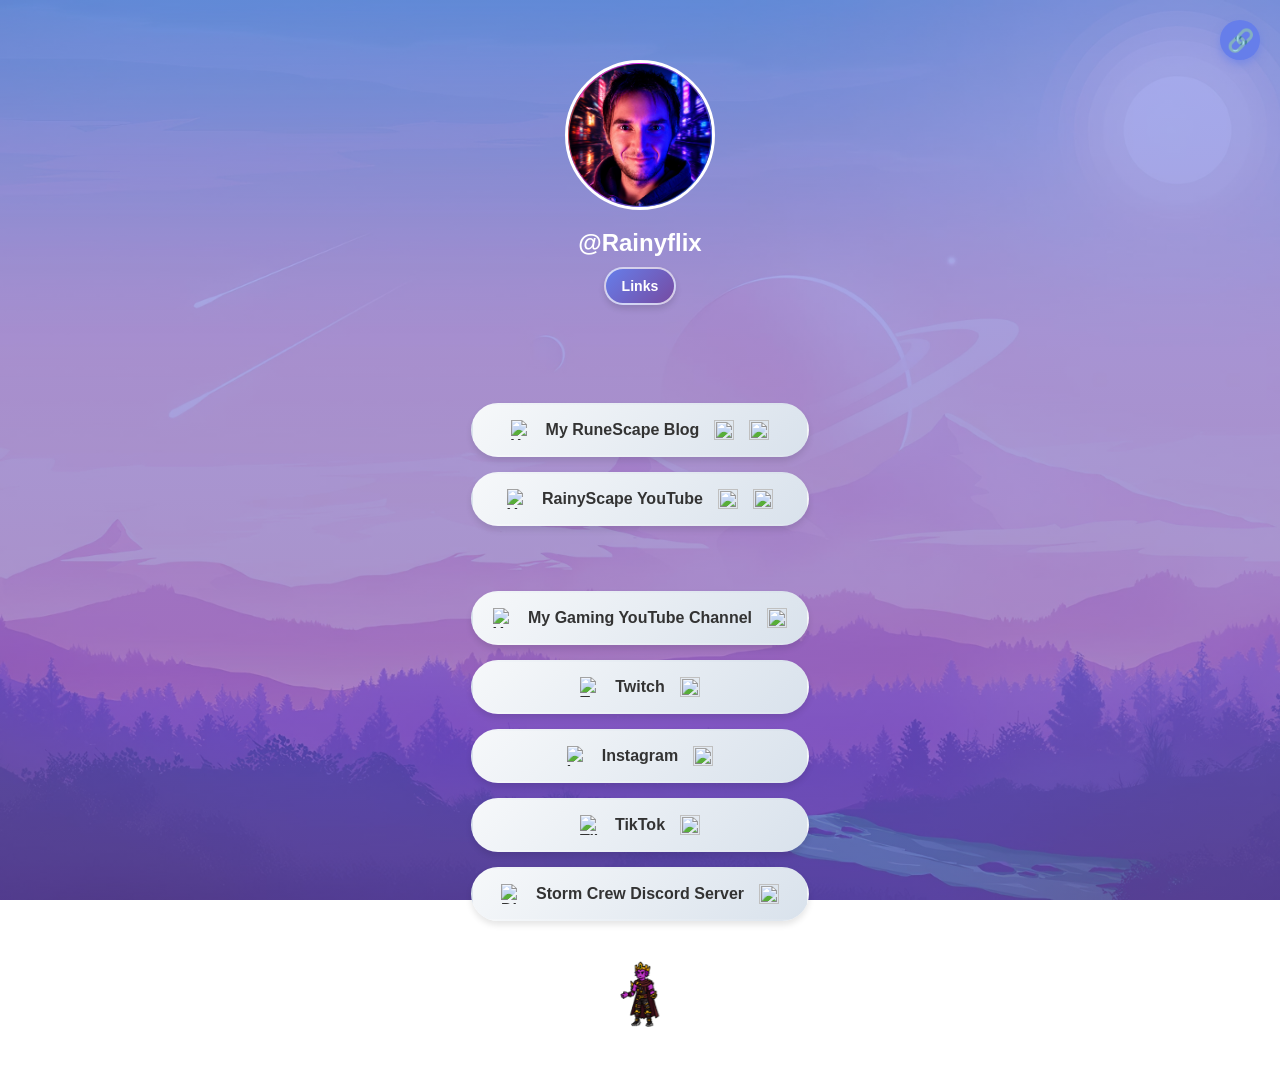
==== commit 44a6a0c9: "Added fade-in effect to page elements" ====
--- a/index.html
+++ b/index.html
@@ -17,15 +17,16 @@
     <span class="icon checkmark-icon">✅</span>
   </button>
 
+<div class="fade-in-element">
   <div class="page" id="page">
     <main class="container">
       <img src="../images/Profile-Picture-Rainyflix-2026.png" alt="Profile Picture" class="profile-img" />
       <h1>@Rainyflix</h1>
-
  	<nav class="small-buttons" aria-label="Section navigation">
         <a href="index.html" class="small-btn is-active" aria-current="page">Links</a>
 <!--        <a href="photography.html" class="small-btn">Photography</a> -->
       	</nav>
+</div>
 
       <div class="main-content">
         <!-- Main Links -->
@@ -36,49 +37,63 @@
 <!--            <img src="https://cdn-icons-png.flaticon.com/128/17717/17717699.png" alt="" class="icon right-icon" /> -->
 <!--          </a> -->
 
+<div class="fade-in-element">
           <a href="https://x.com/Rainyflix" target="_blank" class="link-btn extra-top-space" rel="noopener">
             <img src="https://cdn-icons-png.flaticon.com/128/12107/12107562.png" alt="X icon" class="icon left-icon" />
             <span>My RuneScape Blog</span>
             <img src="https://i.imgur.com/TkiKjWM.png" alt="" class="icon right-icon" />
             <img src="https://cdn2.steamgriddb.com/icon_thumb/6c8349cc7260ae62e3b1396831a8398f.png" alt="" class="icon right-icon" />
           </a>
+</div>
 
+<div class="fade-in-element">
           <a href="https://www.youtube.com/@RainyScapeYT?sub_confirmation=1" target="_blank" class="link-btn" rel="noopener">
             <img src="https://cdn-icons-png.flaticon.com/512/1384/1384060.png" alt="YouTube icon" class="icon left-icon" />
             <span>RainyScape YouTube</span>
             <img src="https://i.imgur.com/TkiKjWM.png" alt="" class="icon right-icon" />
             <img src="https://cdn2.steamgriddb.com/icon_thumb/6c8349cc7260ae62e3b1396831a8398f.png" alt="" class="icon right-icon" />
           </a>
+</div>
 
+<div class="fade-in-element">
           <a href="https://www.youtube.com/@RainyflixYT?sub_confirmation=1" target="_blank" class="link-btn extra-top-space" rel="noopener">
             <img src="https://cdn-icons-png.flaticon.com/512/1384/1384060.png" alt="YouTube icon" class="icon left-icon" />
             <span>My Gaming YouTube Channel</span>
             <img src="https://cdn-icons-png.flaticon.com/512/1384/1384060.png" alt="" class="icon right-icon" />
           </a>
+</div>
 
+<div class="fade-in-element">
           <a href="https://www.twitch.tv/rainyflix" target="_blank" class="link-btn" rel="noopener">
             <img src="https://cdn-icons-png.flaticon.com/128/13170/13170447.png" alt="Twitch icon" class="icon left-icon" />
             <span>Twitch</span>
             <img src="https://cdn-icons-png.flaticon.com/128/13170/13170447.png" alt="" class="icon right-icon" />
           </a>
+</div>
 
+<div class="fade-in-element">
           <a href="https://www.instagram.com/rainyflix" target="_blank" class="link-btn" rel="noopener">
             <img src="https://cdn-icons-png.flaticon.com/128/2111/2111463.png" alt="Instagram icon" class="icon left-icon" />
             <span>Instagram</span>
             <img src="https://cdn-icons-png.flaticon.com/128/2111/2111463.png" alt="" class="icon right-icon" />
           </a>
+</div>
 
+<div class="fade-in-element">
           <a href="https://www.tiktok.com/@rainyflix" target="_blank" class="link-btn" rel="noopener">
             <img src="https://cdn-icons-png.flaticon.com/128/3046/3046121.png" alt="TikTok icon" class="icon left-icon" />
             <span>TikTok</span>
             <img src="https://cdn-icons-png.flaticon.com/128/3046/3046121.png" alt="" class="icon right-icon" />
           </a>
+</div>
 
+<div class="fade-in-element">
           <a href="discord.gg/tD6jp52" target="_blank" class="link-btn" rel="noopener">
             <img src="https://freepngimg.com/thumb/discord/95842-discord-logo.png" alt="Discord icon" class="icon left-icon" />
             <span>Storm Crew Discord Server</span>
             <img src="https://freepngimg.com/thumb/discord/95842-discord-logo.png" alt="" class="icon right-icon" />
           </a>
+</div>
 
           <!--
           <button type="button" class="link-btn" id="fitnessBtn" aria-haspopup="dialog" aria-controls="fitnessModal">
@@ -89,6 +104,7 @@
           -->
         </div>
 
+<div class="fade-in-element">
         <!-- Bouncing character -->
         <div id="bouncingCharacterContainer">
           <img
@@ -117,6 +133,8 @@
       </div>
     </main>
   </div>
+</div>
+
 
   <!-- Fitness Overlay / Modal -->
   <div class="modal-overlay" id="fitnessOverlay" hidden>
--- a/style.css
+++ b/style.css
@@ -95,36 +95,37 @@
   display: flex;
   justify-content: center;
   gap: 12px;
-  margin: 12px 0 24px;
+  flex-wrap: wrap;
+  margin-bottom: 28px;
 }
 
 .small-btn {
-  font-family: inherit;
-  font-size: 14px;
-  font-weight: 600;
-  padding: 8px 16px;
-  border-radius: 20px;
+  font-family: 'Manrope', sans-serif;
+  font-size: 0.88rem;
+  font-weight: 700;
+  padding: 9px 16px;
+  border-radius: 999px;
   background: linear-gradient(135deg, #f6f8fa, #d9e2ec);
   color: #333;
   text-decoration: none;
-  cursor: pointer;
-  box-shadow: 0 3px 5px rgba(0, 0, 0, 0.1);
-  transition: all 0.3s ease;
-  display: inline-flex;
-  align-items: center;
-  justify-content: center;
-  user-select: none;
-}
-
-.small-btn:hover {
+  box-shadow: 0 4px 6px rgba(0, 0, 0, 0.12);
+  border: 2px solid transparent;
+  transition: transform 0.28s ease, box-shadow 0.28s ease, background 0.28s ease, color 0.28s ease;
+}
+
+.small-btn:hover,
+.small-btn:focus-visible {
   background: linear-gradient(135deg, #667eea, #764ba2);
-  color: white;
-  box-shadow: 0 6px 12px rgba(102, 126, 234, 0.6);
-  transform: scale(1.05);
-}
-
-.small-btn:active {
-  transform: scale(1.02);
+  color: #fff;
+  box-shadow: 0 10px 18px rgba(102, 126, 234, 0.42);
+  transform: translateY(-1px) scale(1.04);
+  outline: none;
+}
+
+.small-btn.is-active {
+  background: linear-gradient(135deg, #667eea, #764ba2);
+  color: #fff;
+  border-color: rgba(255, 255, 255, 0.7);
 }
 
 .link-btn {
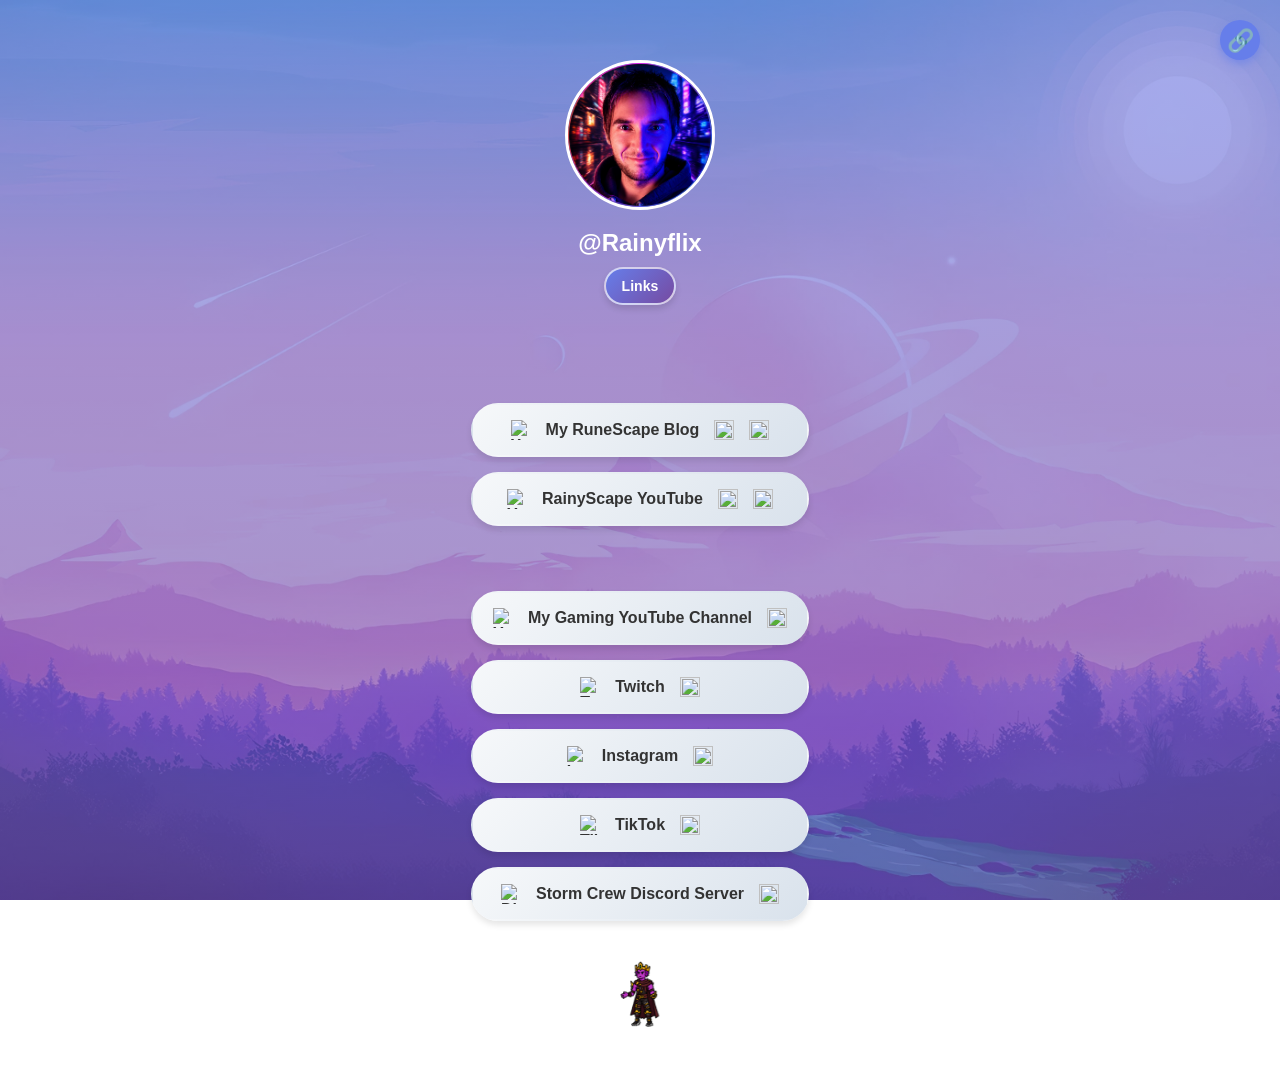
==== commit 13e02513: "Cleaned url links" ====
--- a/index.html
+++ b/index.html
@@ -23,8 +23,8 @@
       <img src="../images/Profile-Picture-Rainyflix-2026.png" alt="Profile Picture" class="profile-img" />
       <h1>@Rainyflix</h1>
  	<nav class="small-buttons" aria-label="Section navigation">
-        <a href="index.html" class="small-btn is-active" aria-current="page">Links</a>
-<!--        <a href="photography.html" class="small-btn">Photography</a> -->
+        <a href="/" class="small-btn is-active" aria-current="page">Links</a>
+<!--        <a href="/photography/" class="small-btn">Photography</a> -->
       	</nav>
 </div>
 
--- a/style.css
+++ b/style.css
@@ -1,4 +1,24 @@
 /* style.css */
+
+@keyframes riseIn {
+  0% {
+    opacity: 0;
+    transform: translateY(20px);
+  }
+  100% {
+    opacity: 1;
+    transform: translateY(0);
+  }
+}
+
+.fade-in-element {
+  opacity: 0;
+  transform: translateY(20px);
+}
+
+.fade-in-element.visible {
+  animation: riseIn 0.7s ease forwards;
+}
 
 /* Basic Reset */
 * {
@@ -126,7 +146,11 @@
   background: linear-gradient(135deg, #667eea, #764ba2);
   color: #fff;
   border-color: rgba(255, 255, 255, 0.7);
-}
+
+  pointer-events: none; /* disables clicking */
+  cursor: default;      /* changes cursor to default arrow */
+}
+
 
 .link-btn {
   font-family: inherit;
